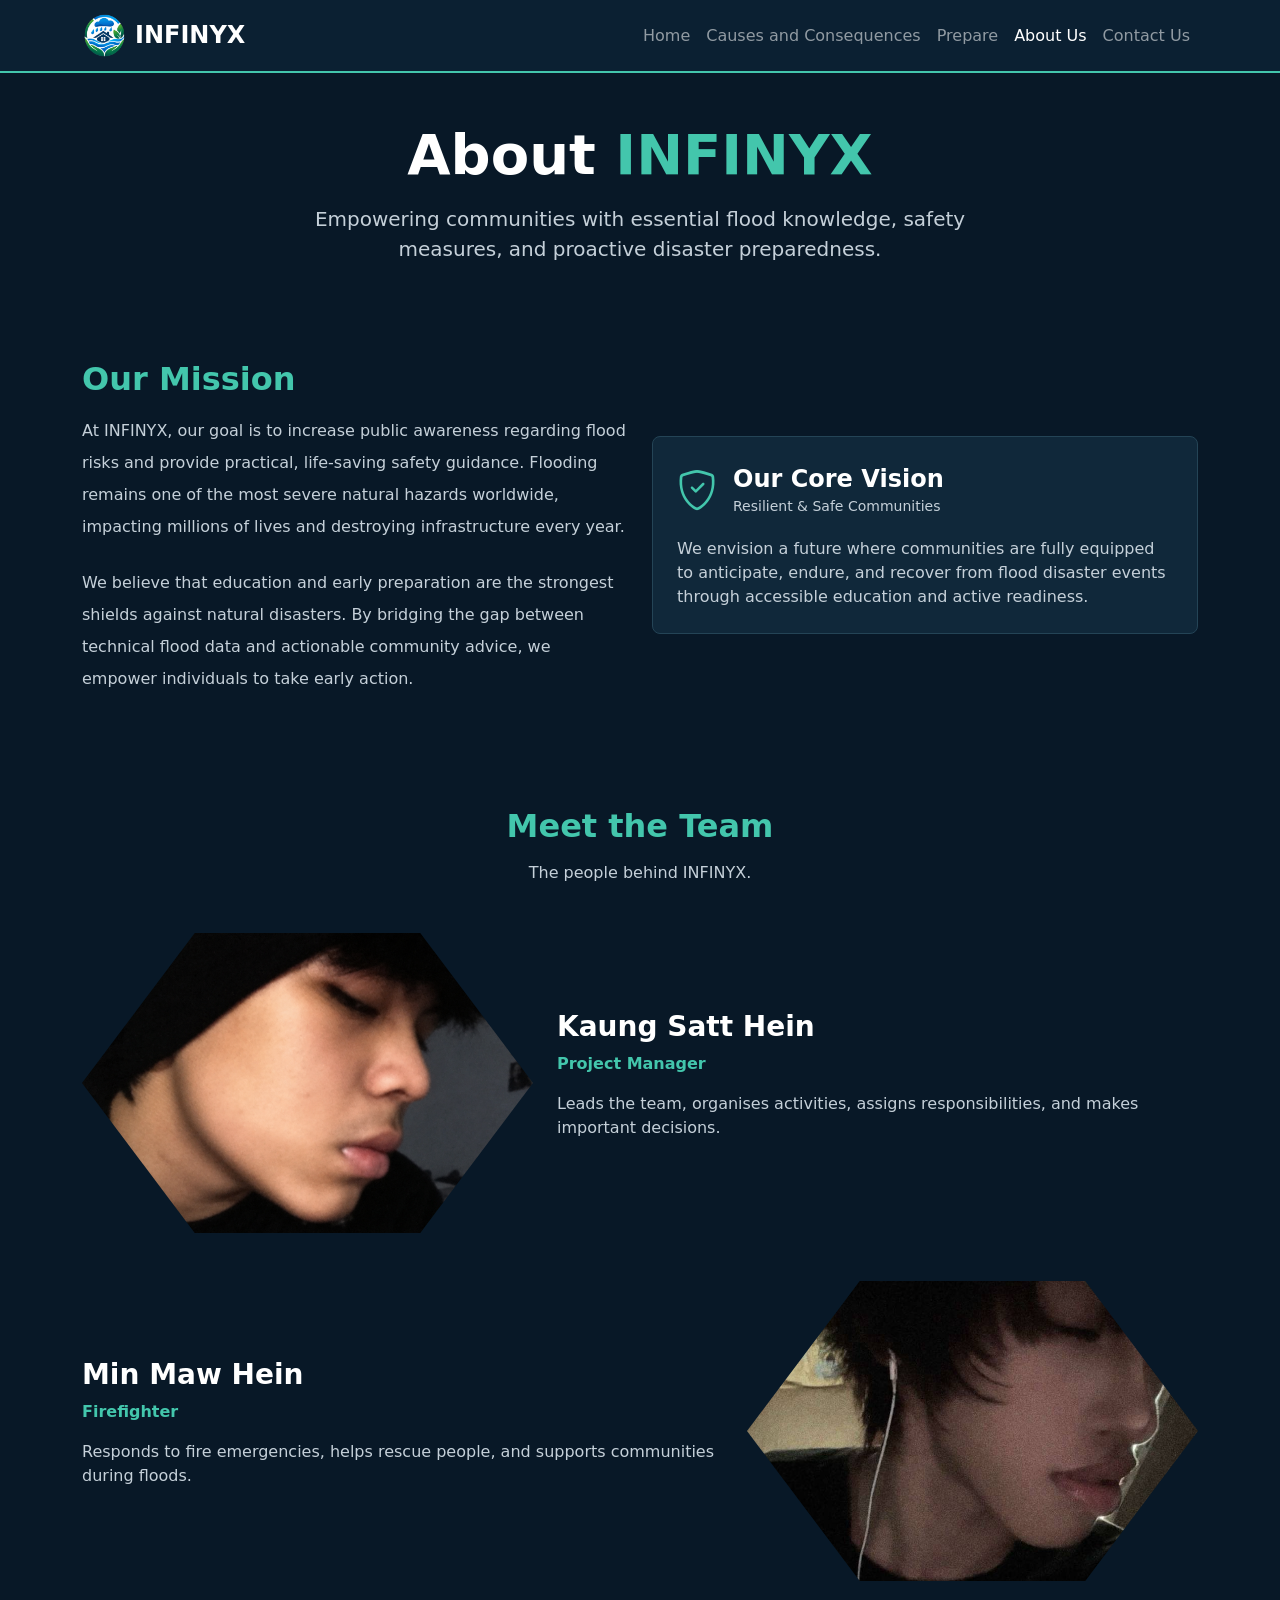
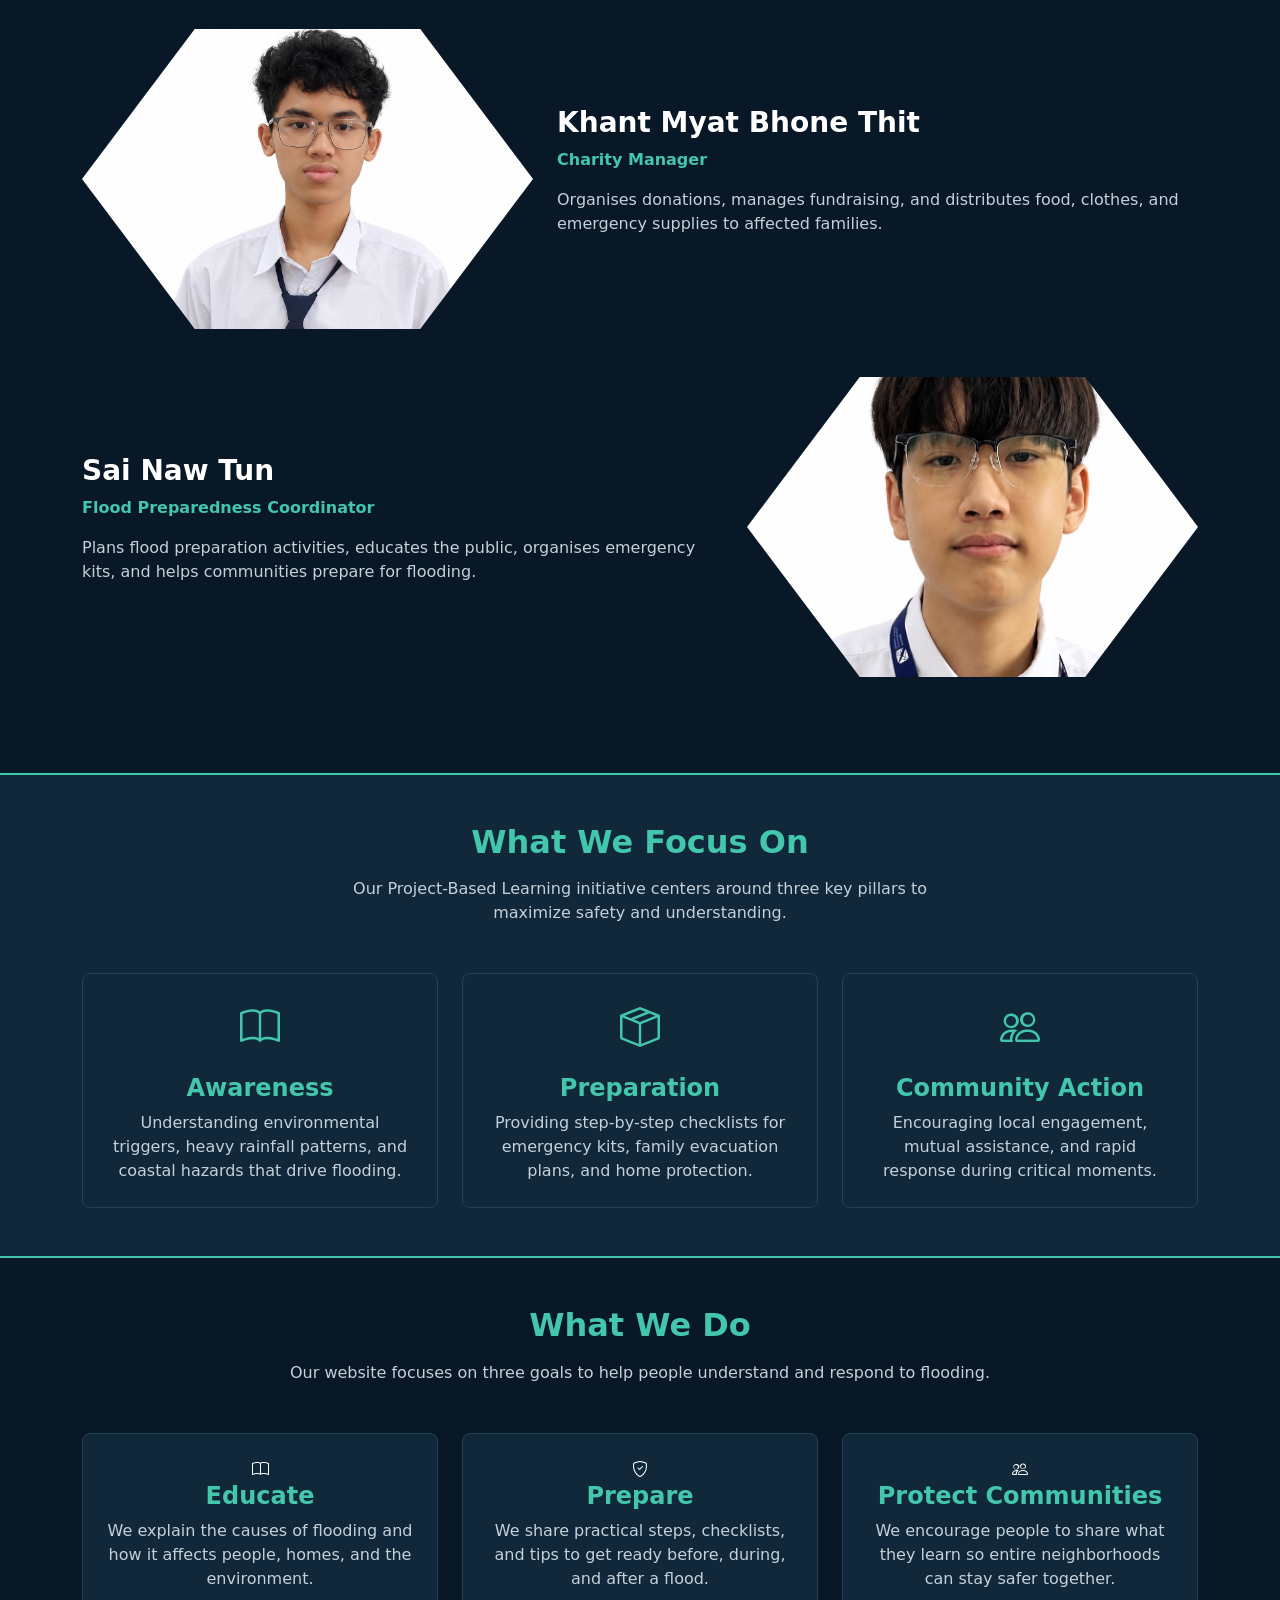
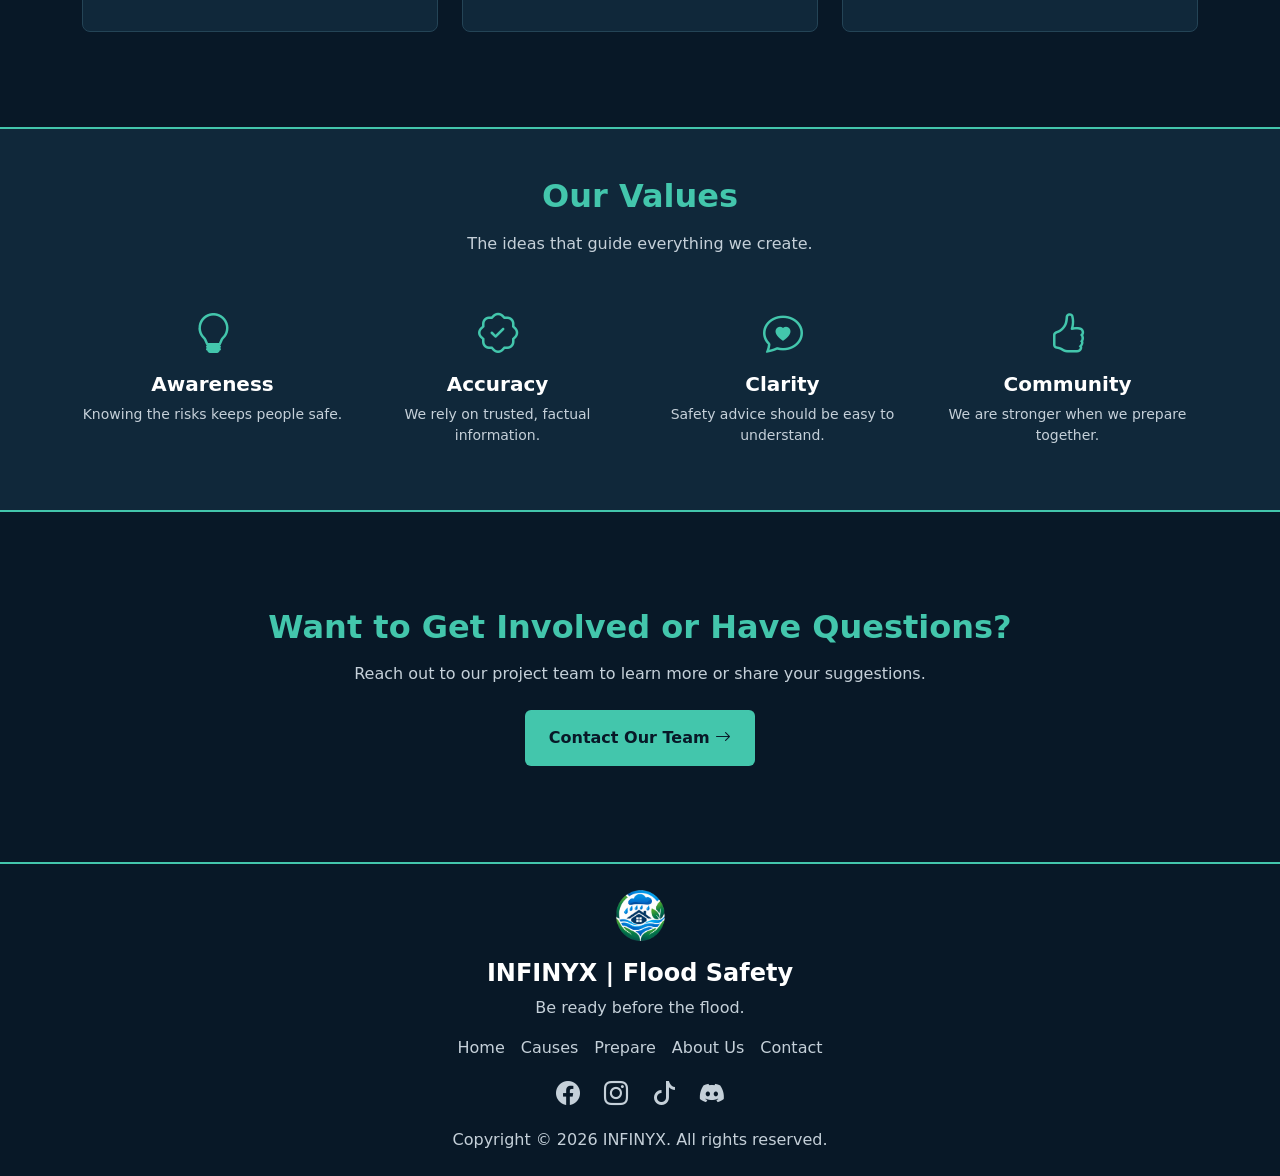
==== pages/About_Us.html @ 258eb91b "Add files via upload" ====
<!DOCTYPE html>
<html lang="en">
<head>
    <meta charset="UTF-8">
    <meta name="viewport" content="width=device-width, initial-scale=1.0">
    <title>INFINYX | About Us</title>

    <link href="https://cdn.jsdelivr.net/npm/bootstrap@5.3.8/dist/css/bootstrap.min.css" rel="stylesheet">
    <link rel="stylesheet" href="https://cdn.jsdelivr.net/npm/bootstrap-icons@1.11.3/font/bootstrap-icons.min.css">
    <link rel="stylesheet" href="https://unpkg.com/aos@2.3.1/dist/aos.css">
    <link rel="icon" type="image/png" href="../media/logo.png">
    <link rel="stylesheet" href="../style/style.css">
</head>

<body id="hiimbody">

<!-- Navbar -->
<nav class="navbar navbar-expand-lg navbar-dark sticky-top" id="navnav">
    <div class="container">
        <a class="navbar-brand fw-bold fs-4" href="../index.html">
            <img src="../media/logo.png" alt="INFINYX logo" width="45" height="45" class="me-2">INFINYX
        </a>

        <button class="navbar-toggler" type="button" data-bs-toggle="collapse" data-bs-target="#navbarContent">
            <span class="navbar-toggler-icon"></span>
        </button>

        <div class="collapse navbar-collapse" id="navbarContent">
            <ul class="navbar-nav ms-auto">
                <li class="nav-item"><a class="nav-link" href="../index.html">Home</a></li>
                <li class="nav-item"><a class="nav-link" href="Causes_and_Consequences.html">Causes and Consequences</a></li>
                <li class="nav-item"><a class="nav-link" href="Prepare.html">Prepare</a></li>
                <li class="nav-item"><a class="nav-link active" href="About_Us.html">About Us</a></li>
                <li class="nav-item"><a class="nav-link" href="Contact_Us.html">Contact Us</a></li>
            </ul>
        </div>
    </div>
</nav>

<!-- Page Header Banner -->
<div class="banner d-flex align-items-center text-center py-5">
    <div class="container">
        <h1 class="display-4 fw-bold mb-3" data-aos="fade-up">About <span>INFINYX</span></h1>
        <p class="fs-5 mx-auto banner-desc mb-0" data-aos="fade-up" data-aos-delay="150">
            Empowering communities with essential flood knowledge, safety measures, and proactive disaster preparedness.
        </p>
    </div>
</div>

<!-- Mission & Vision Section -->
<section class="container py-5">
    <div class="row align-items-center g-4">
        <div class="col-lg-6" data-aos="fade-right">
            <h2 class="section-title fw-bold mb-3">Our Mission</h2>
            <p class="section-text lh-lg mb-4">
                At INFINYX, our goal is to increase public awareness regarding flood risks and provide practical, life-saving safety guidance. Flooding remains one of the most severe natural hazards worldwide, impacting millions of lives and destroying infrastructure every year.
            </p>
            <p class="section-text lh-lg">
                We believe that education and early preparation are the strongest shields against natural disasters. By bridging the gap between technical flood data and actionable community advice, we empower individuals to take early action.
            </p>
        </div>

        <div class="col-lg-6" data-aos="fade-left">
            <div class="feature-card rounded-3 p-4">
                <div class="d-flex align-items-center mb-3">
                    <i class="bi bi-shield-check fs-1 link-green me-3"></i>
                    <div>
                        <h4 class="fw-bold mb-0">Our Core Vision</h4>
                        <small class="section-text">Resilient & Safe Communities</small>
                    </div>
                </div>
                <p class="section-text mb-0">
                    We envision a future where communities are fully equipped to anticipate, endure, and recover from flood disaster events through accessible education and active readiness.
                </p>
            </div>
        </div>
    </div>
</section>

<!-- Meet the Team -->
<section class="container py-5" id="our-team">
    <div class="text-center mb-5" data-aos="fade-up">
        <h2 class="section-title fw-bold mb-3">Meet the Team</h2>
        <p class="section-text">The people behind INFINYX.</p>
    </div>

    <!-- Member 1 -->
    <div class="row align-items-center g-4 mb-5" data-aos="fade-right">
        <div class="col-md-5">
            <img src="../media/Fred.png" class="img-fluid rounded-3 shadow" id="member" alt="Kaung Satt Hein">
        </div>
        <div class="col-md-7">
            <h3 class="fw-bold">Kaung Satt Hein</h3>
            <p class="section-title fw-bold">Project Manager</p>
            <p class="section-text">
                Leads the team, organises activities, assigns responsibilities, and makes important decisions.
            </p>
        </div>
    </div>

    <!-- Member 2 -->
    <div class="row align-items-center g-4 mb-5" data-aos="fade-left">
        <div class="col-md-5 order-md-2">
            <img src="../media/vilius.jpg" class="img-fluid rounded-3 shadow" id="member" alt="Min Maw Hein">
        </div>
        <div class="col-md-7 order-md-1">
            <h3 class="fw-bold">Min Maw Hein</h3>
            <p class="section-title fw-bold">Firefighter</p>
            <p class="section-text">
                Responds to fire emergencies, helps rescue people, and supports communities during floods.
            </p>
        </div>
    </div>

    <!-- Member 3 -->
    <div class="row align-items-center g-4 mb-5" data-aos="fade-right">
        <div class="col-md-5">
            <img src="../media/kris.png" class="img-fluid rounded-3 shadow" id="member" alt="Khant Myat Bhone Thit">
        </div>
        <div class="col-md-7">
            <h3 class="fw-bold">Khant Myat Bhone Thit</h3>
            <p class="section-title fw-bold">Charity Manager</p>
            <p class="section-text">
                Organises donations, manages fundraising, and distributes food, clothes, and emergency supplies to affected families.
            </p>
        </div>
    </div>

    <!-- Member 4 -->
    <div class="row align-items-center g-4 mb-5" data-aos="fade-left">
        <div class="col-md-5 order-md-2">
            <img src="../media/liam.jpg" class="img-fluid rounded-3 shadow" id="member" alt="Sai Naw Tun">
        </div>
        <div class="col-md-7 order-md-1">
            <h3 class="fw-bold">Sai Naw Tun</h3>
            <p class="section-title fw-bold">Flood Preparedness Coordinator</p>
            <p class="section-text">
                Plans flood preparation activities, educates the public, organises emergency kits, and helps communities prepare for flooding.
            </p>
        </div>
    </div>
</section>

<!-- Core Pillars Section -->
<section class="ready-section py-5">
    <div class="container">
        <div class="text-center mb-5" data-aos="fade-up">
            <h2 class="section-title fw-bold mb-3">What We Focus On</h2>
            <p class="section-text mx-auto" style="max-width: 650px;">
                Our Project-Based Learning initiative centers around three key pillars to maximize safety and understanding.
            </p>
        </div>

        <div class="row g-4">
            <!-- Awareness -->
            <div class="col-md-4" data-aos="zoom-in" data-aos-delay="100">
                <a href="Causes_and_Consequences.html" class="text-decoration-none">
                    <div class="feature-card rounded-3 p-4 text-center h-100">
                        <i class="bi bi-book fs-1 link-green mb-3 d-inline-block"></i>
                        <h4 class="fw-bold section-title mb-2">Awareness</h4>
                        <p class="section-text mb-0">
                            Understanding environmental triggers, heavy rainfall patterns, and coastal hazards that drive flooding.
                        </p>
                    </div>
                </a>
            </div>

            <!-- Preparation -->
            <div class="col-md-4" data-aos="zoom-in" data-aos-delay="200">
                <a href="Prepare.html" class="text-decoration-none">
                    <div class="feature-card rounded-3 p-4 text-center h-100">
                        <i class="bi bi-box-seam fs-1 link-green mb-3 d-inline-block"></i>
                        <h4 class="fw-bold section-title mb-2">Preparation</h4>
                        <p class="section-text mb-0">
                            Providing step-by-step checklists for emergency kits, family evacuation plans, and home protection.
                        </p>
                    </div>
                </a>
            </div>

            <!-- Community Action -->
            <div class="col-md-4" data-aos="zoom-in" data-aos-delay="300">
                <a href="About_Us.html" class="text-decoration-none">
                    <div class="feature-card rounded-3 p-4 text-center h-100">
                        <i class="bi bi-people fs-1 link-green mb-3 d-inline-block"></i>
                        <h4 class="fw-bold section-title mb-2">Community Action</h4>
                        <p class="section-text mb-0">
                            Encouraging local engagement, mutual assistance, and rapid response during critical moments.
                        </p>
                    </div>
                </a>
            </div>
        </div>
    </div>
</section>

<!-- What We Do -->
<section class="container py-5">
    <div class="text-center mb-5" data-aos="fade-up">
        <h2 class="section-title fw-bold mb-3">What We Do</h2>
        <p class="section-text">Our website focuses on three goals to help people understand and respond to flooding.</p>
    </div>

    <div class="row g-4">
        <div class="col-md-4" data-aos="flip-up">
            <div class="feature-card rounded-3 p-4 h-100 text-center">
                <div class="icon-circle"><i class="bi bi-book"></i></div>
                <h4 class="section-title fw-bold">Educate</h4>
                <p class="section-text">We explain the causes of flooding and how it affects people, homes, and the environment.</p>
            </div>
        </div>

        <div class="col-md-4" data-aos="flip-up" data-aos-delay="150">
            <div class="feature-card rounded-3 p-4 h-100 text-center">
                <div class="icon-circle"><i class="bi bi-shield-check"></i></div>
                <h4 class="section-title fw-bold">Prepare</h4>
                <p class="section-text">We share practical steps, checklists, and tips to get ready before, during, and after a flood.</p>
            </div>
        </div>

        <div class="col-md-4" data-aos="flip-up" data-aos-delay="300">
            <div class="feature-card rounded-3 p-4 h-100 text-center">
                <div class="icon-circle"><i class="bi bi-people"></i></div>
                <h4 class="section-title fw-bold">Protect Communities</h4>
                <p class="section-text">We encourage people to share what they learn so entire neighborhoods can stay safer together.</p>
            </div>
        </div>
    </div>
</section>

<!-- Our Values -->
<section class="ready-section py-5 my-5">
    <div class="container">
        <div class="text-center mb-5" data-aos="fade-up">
            <h2 class="section-title fw-bold mb-3">Our Values</h2>
            <p class="section-text">The ideas that guide everything we create.</p>
        </div>

        <div class="row g-4 text-center">
            <div class="col-6 col-md-3" data-aos="zoom-in">
                <i class="bi bi-lightbulb section-title fs-1"></i>
                <h5 class="fw-bold mt-2">Awareness</h5>
                <p class="section-text small">Knowing the risks keeps people safe.</p>
            </div>

            <div class="col-6 col-md-3" data-aos="zoom-in" data-aos-delay="100">
                <i class="bi bi-patch-check section-title fs-1"></i>
                <h5 class="fw-bold mt-2">Accuracy</h5>
                <p class="section-text small">We rely on trusted, factual information.</p>
            </div>

            <div class="col-6 col-md-3" data-aos="zoom-in" data-aos-delay="200">
                <i class="bi bi-chat-heart section-title fs-1"></i>
                <h5 class="fw-bold mt-2">Clarity</h5>
                <p class="section-text small">Safety advice should be easy to understand.</p>
            </div>

            <div class="col-6 col-md-3" data-aos="zoom-in" data-aos-delay="300">
                <i class="bi bi-hand-thumbs-up section-title fs-1"></i>
                <h5 class="fw-bold mt-2">Community</h5>
                <p class="section-text small">We are stronger when we prepare together.</p>
            </div>
        </div>
    </div>
</section>

<!-- CTA Section -->
<section class="container py-5 text-center" data-aos="fade-up">
    <h2 class="section-title fw-bold mb-3">Want to Get Involved or Have Questions?</h2>
    <p class="section-text mb-4">Reach out to our project team to learn more or share your suggestions.</p>
    <a href="Contact_Us.html" class="main-btn btn fw-bold px-4 py-3 border-0">
        Contact Our Team <i class="bi bi-arrow-right"></i>
    </a>
</section>

<!-- Footer -->
<footer class="py-4 mt-5">
    <div class="container text-center">
        <img src="../media/logo.png" alt="INFINYX logo" width="55" height="55" class="mb-3">
        <h4 class="fw-bold">INFINYX | Flood Safety</h4>
        <p class="section-text">Be ready before the flood.</p>

        <div class="d-flex flex-wrap justify-content-center gap-3 my-3">
            <a href="../index.html">Home</a>
            <a href="Causes_and_Consequences.html">Causes</a>
            <a href="Prepare.html">Prepare</a>
            <a href="About_Us.html">About Us</a>
            <a href="Contact_Us.html">Contact</a>
        </div>

        <div class="d-flex justify-content-center gap-4 my-3">
            <a href="#"><i class="bi bi-facebook fs-4"></i></a>
            <a href="#"><i class="bi bi-instagram fs-4"></i></a>
            <a href="#"><i class="bi bi-tiktok fs-4"></i></a>
            <a href="#"><i class="bi bi-discord fs-4"></i></a>
        </div>
        <p class="section-text mb-0">Copyright © 2026 INFINYX. All rights reserved.</p>
    </div>
</footer>
<!-- Scripts -->
<script src="https://cdn.jsdelivr.net/npm/bootstrap@5.3.8/dist/js/bootstrap.bundle.min.js"></script>
<script src="https://unpkg.com/aos@2.3.1/dist/aos.js"></script>

<script>
    AOS.init({
        duration: 800,
        once: true
    });
</script>

</body>
</html>
---- style/style.css ----
body { 
    background-color: #081827; 
    color: white; 
}

#navnav {
    background-color: #0b2032; 
    border-bottom: 2px solid #43c6ac; 
}

.navbar-brand:hover {
    color: #43c6ac; 
}

#banner {
    background: linear-gradient(rgba(5,20,35,0.65), rgba(5,20,35,0.8)), url("/Flood_PBL/media/Flooded\ Neighborhood\ Street\ with\ Silver\ Van.png") center; 
}
#runnin {
    width: 100%;
    height: 310px;
    object-fit: contain;
    background-color: #ffffff;
}

.banner span, .section-title {
    color: #43c6ac; 
}

.banner p, .section-text {
    color: #c5d0d9; 
}

.banner-desc {
    max-width: 700px;
}

.main-btn {
    background-color: #43c6ac; 
    color: #081827; 
    transition: 0.3s; 
}
    
.main-btn:hover {
    background-color: white; 
    color: #081827; 
    transform: translateY(-3px); 
}

.feature-card {
    background-color: #10283a; 
    border: 1px solid #244456; 
    transition: 0.3s; 
}

.feature-card:hover {
    transform: translateY(-5px); 
    border-color: #43c6ac;
}

.section-img {
    width: 100%;
    height: 275px;
    object-fit: cover;
    display: block;
}

#member {
    clip-path: polygon(25% 0%, 75% 0%, 100% 50%, 75% 100%, 25% 100%, 0% 50%);
    width: 100%;
    height: 300px;
    object-fit: cover;
}

.feature-card {
    height: 100%;
}

.feature-card .section-text {
    flex-grow: 0;
}

#hihi {
    height: 350px;
    object-fit: cover;
}

.ready-section {
    background-color: #10283a; 
    border-top: 2px solid #43c6ac; 
    border-bottom: 2px solid #43c6ac; 
}

.link-green {
    color: #43c6ac;
}

footer {
    border-top: 2px solid #43c6ac;
}

footer a {
    color: #c5d0d9; 
    text-decoration: none; 
}

footer a:hover {
    color: #43c6ac; 
}

@media (max-width: 767px) {
    .banner { min-height: 420px; } 
}
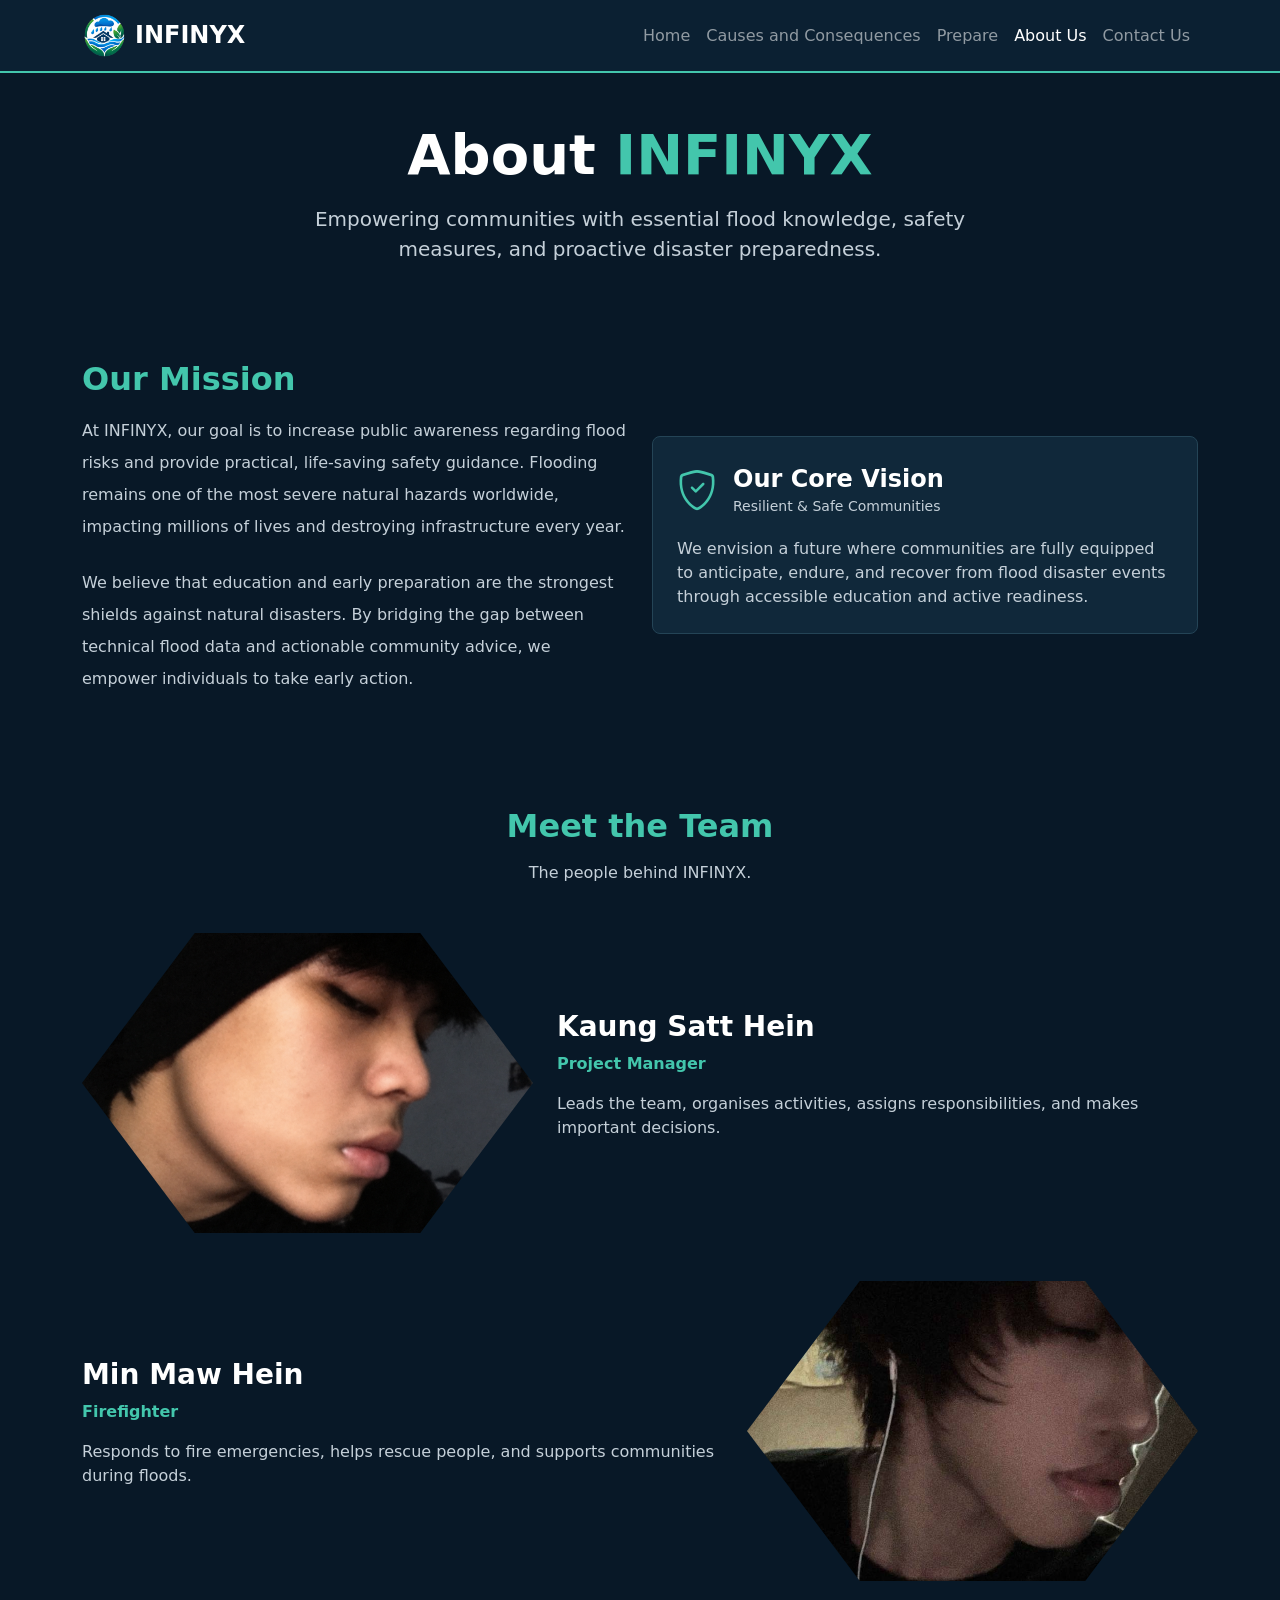
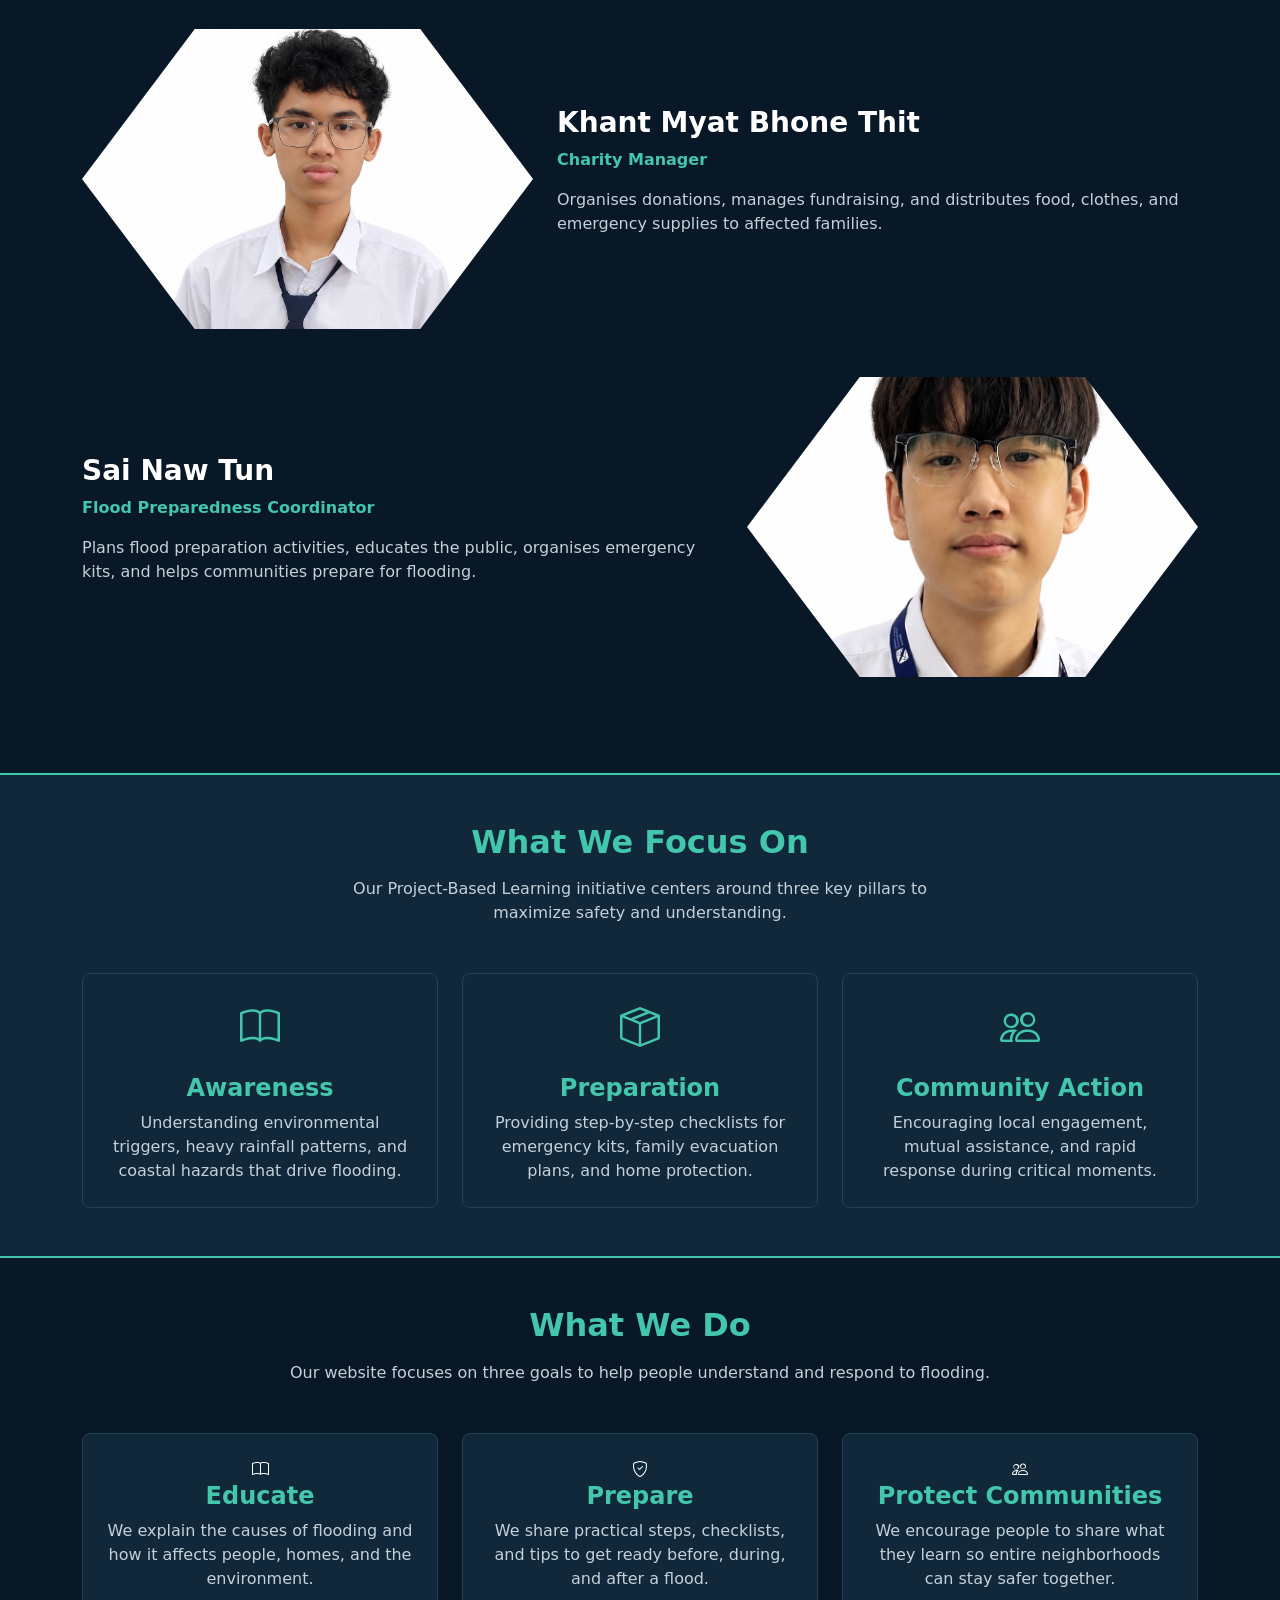
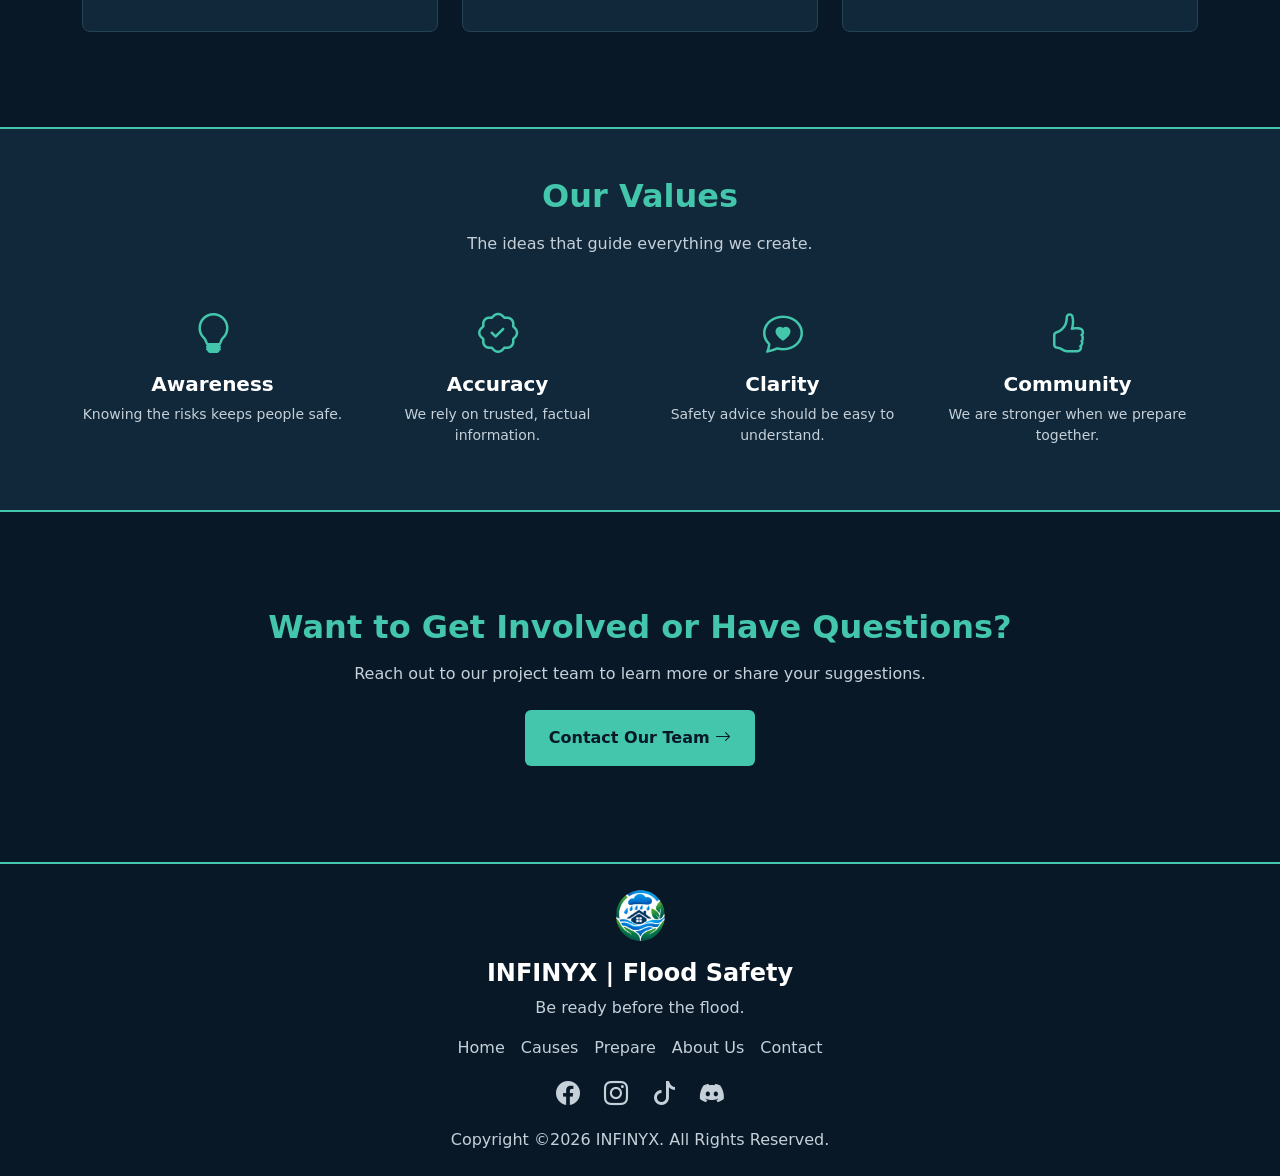
==== commit 6aaeec5f: "Restore About Us page HTML structure" ====
--- a/pages/About_Us.html
+++ b/pages/About_Us.html
@@ -295,7 +295,7 @@
             <a href="#"><i class="bi bi-tiktok fs-4"></i></a>
             <a href="#"><i class="bi bi-discord fs-4"></i></a>
         </div>
-        <p class="section-text mb-0">Copyright © 2026 INFINYX. All rights reserved.</p>
+        <p class="section-text mb-0">Copyright ©2026 INFINYX. All Rights Reserved.</p>
     </div>
 </footer>
 <!-- Scripts -->
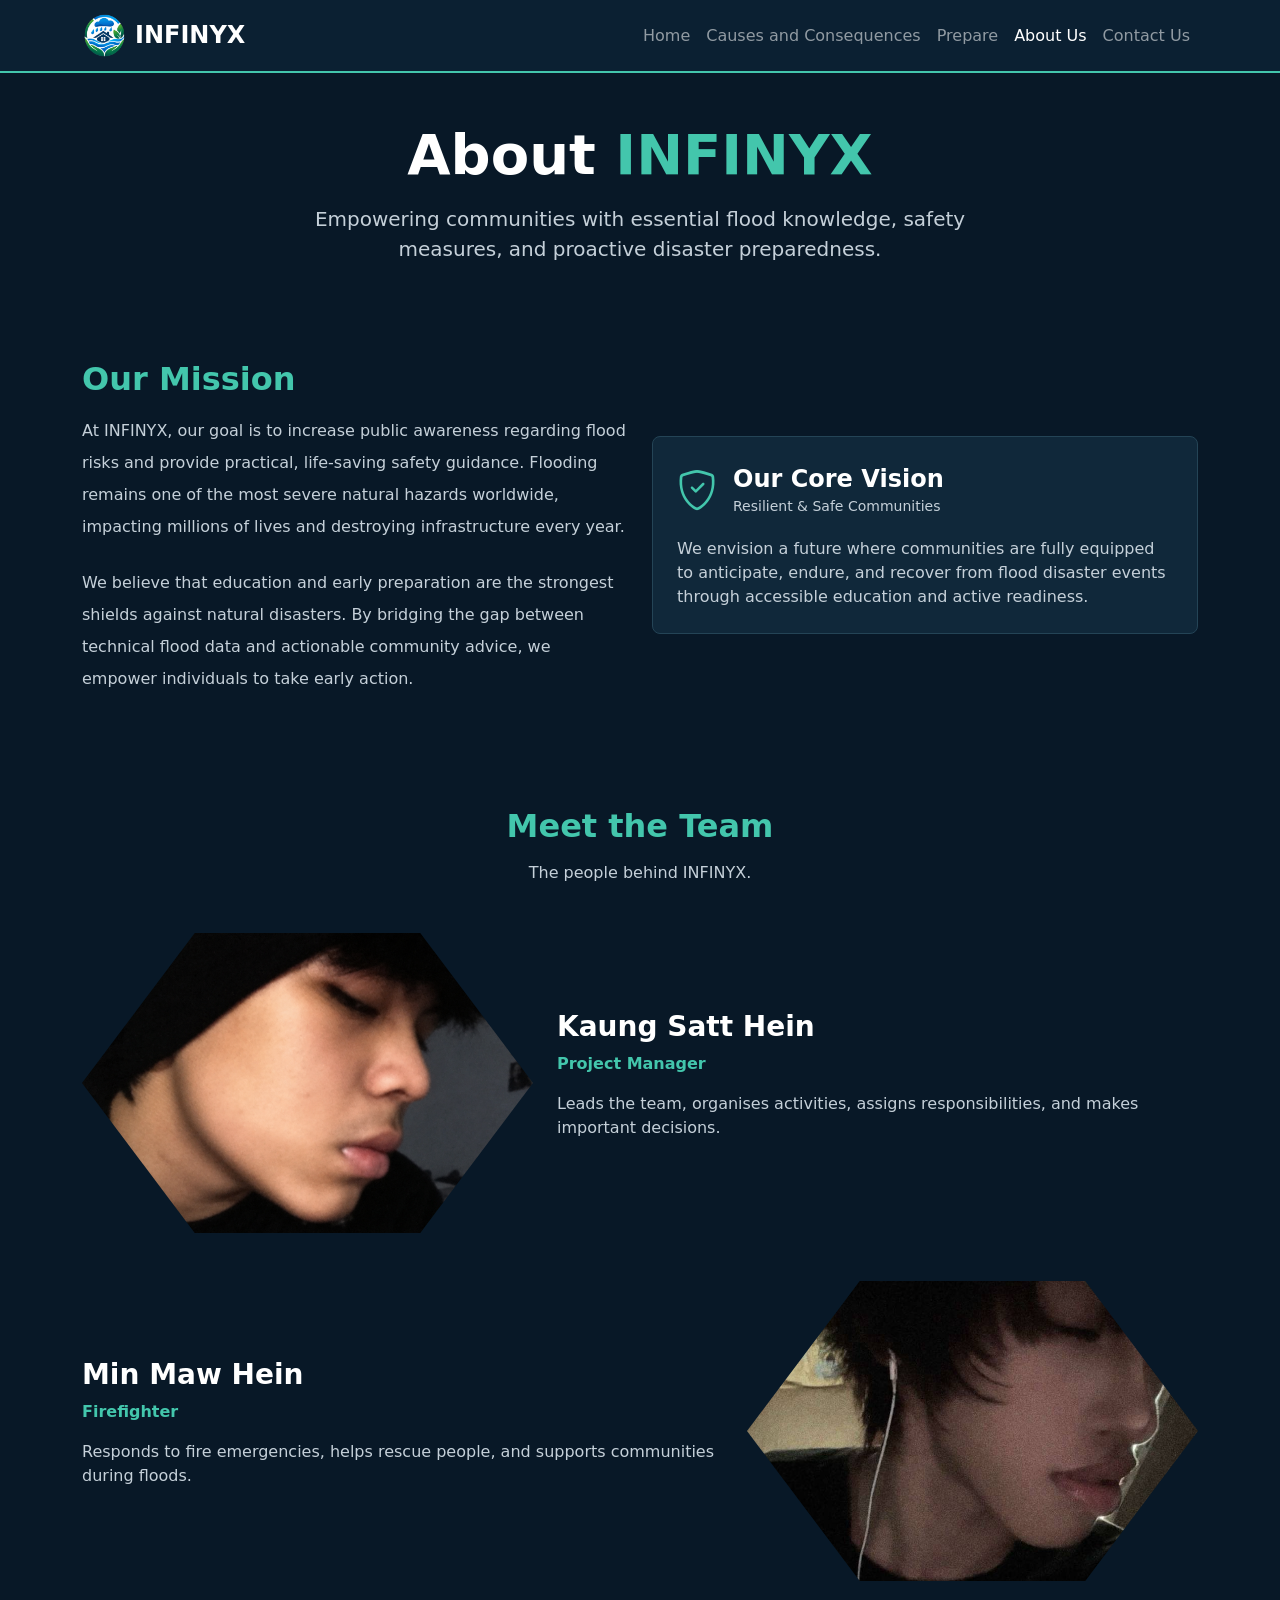
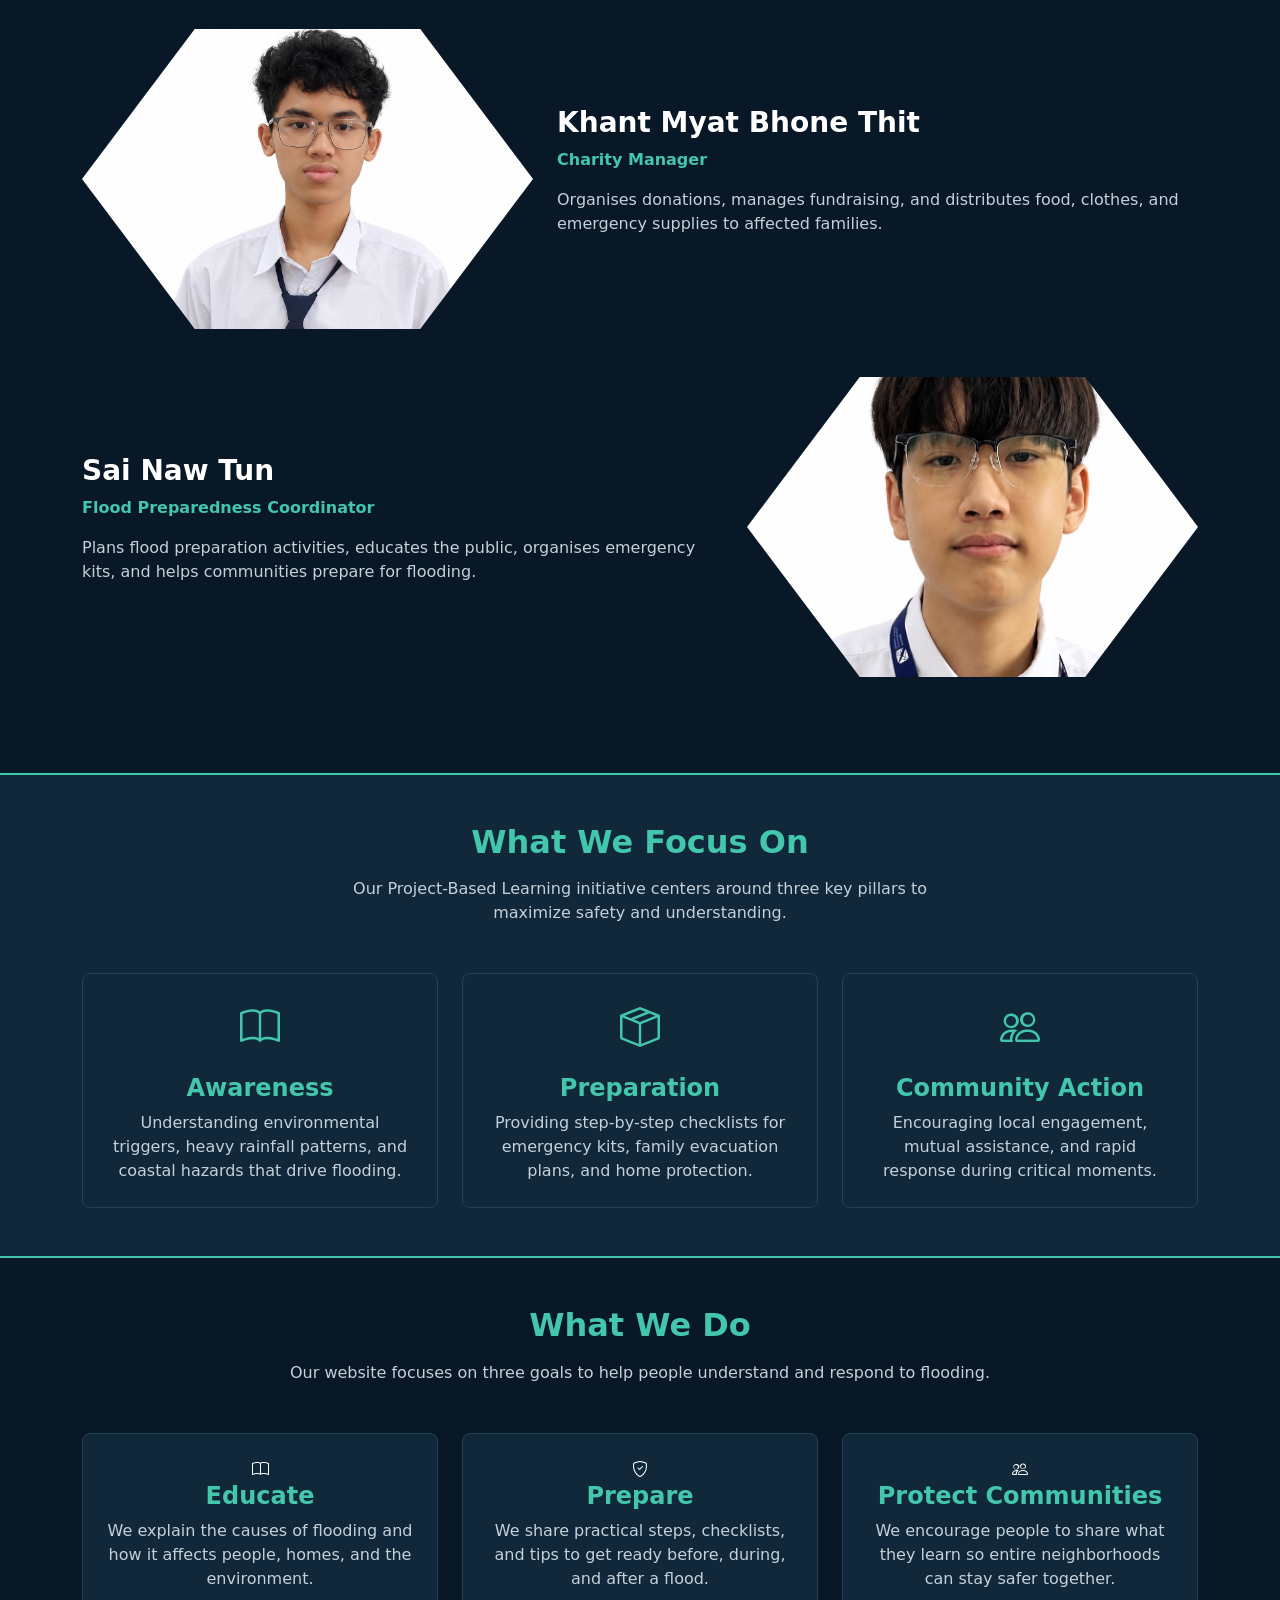
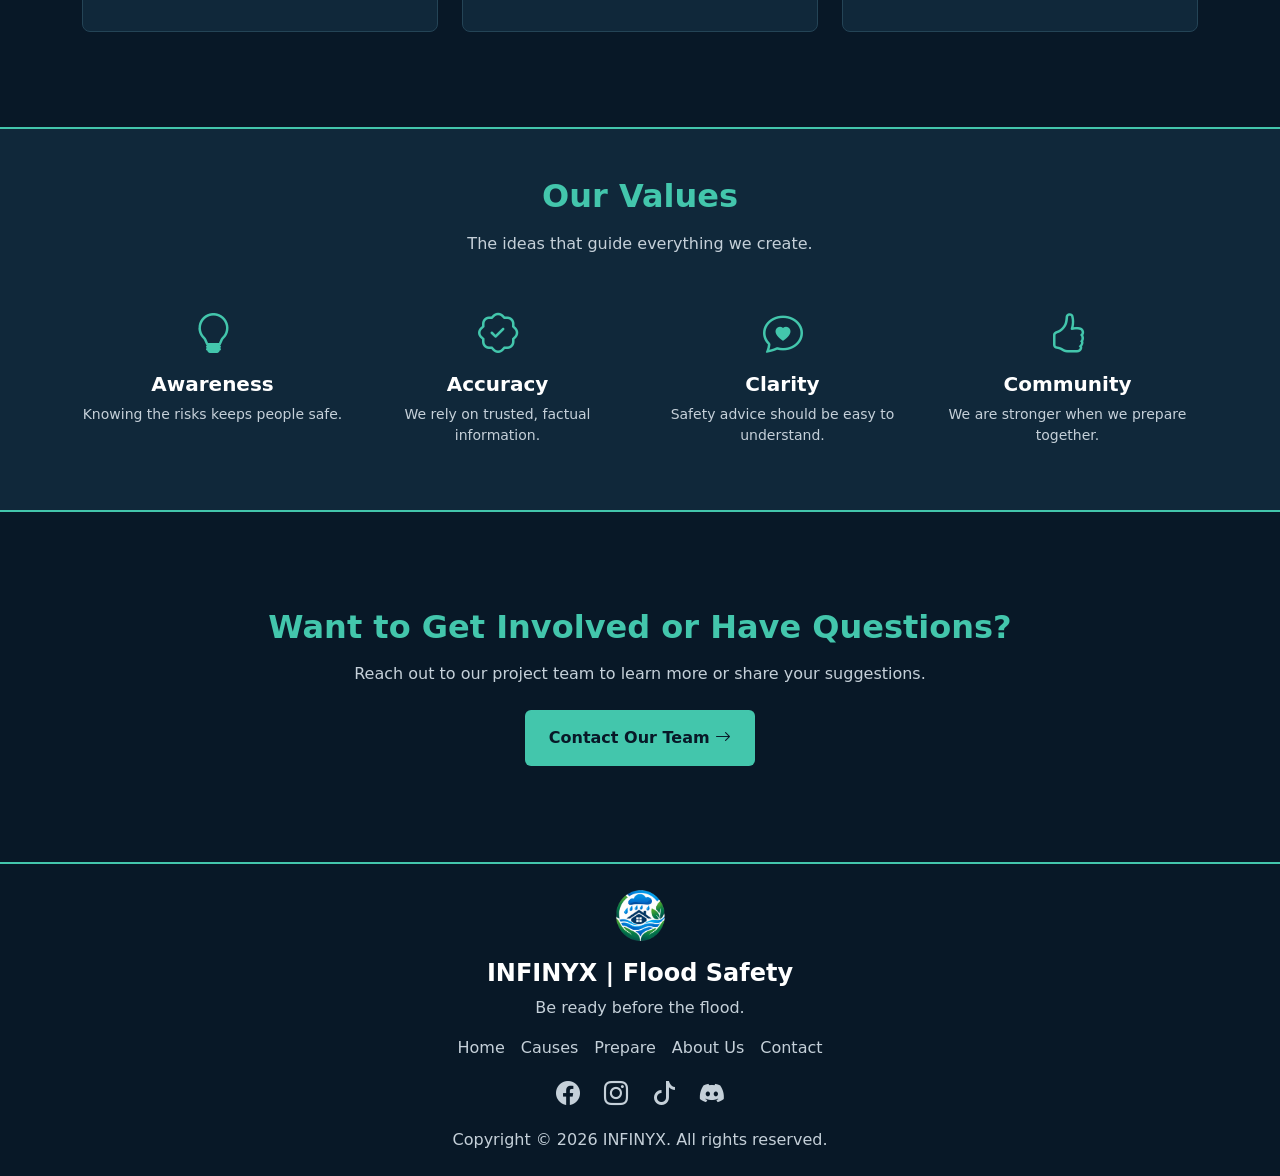
==== commit 4f517ddd: "Add files via upload" ====
--- a/pages/About_Us.html
+++ b/pages/About_Us.html
@@ -295,7 +295,7 @@
             <a href="#"><i class="bi bi-tiktok fs-4"></i></a>
             <a href="#"><i class="bi bi-discord fs-4"></i></a>
         </div>
-        <p class="section-text mb-0">Copyright ©2026 INFINYX. All Rights Reserved.</p>
+        <p class="section-text mb-0">Copyright © 2026 INFINYX. All rights reserved.</p>
     </div>
 </footer>
 <!-- Scripts -->
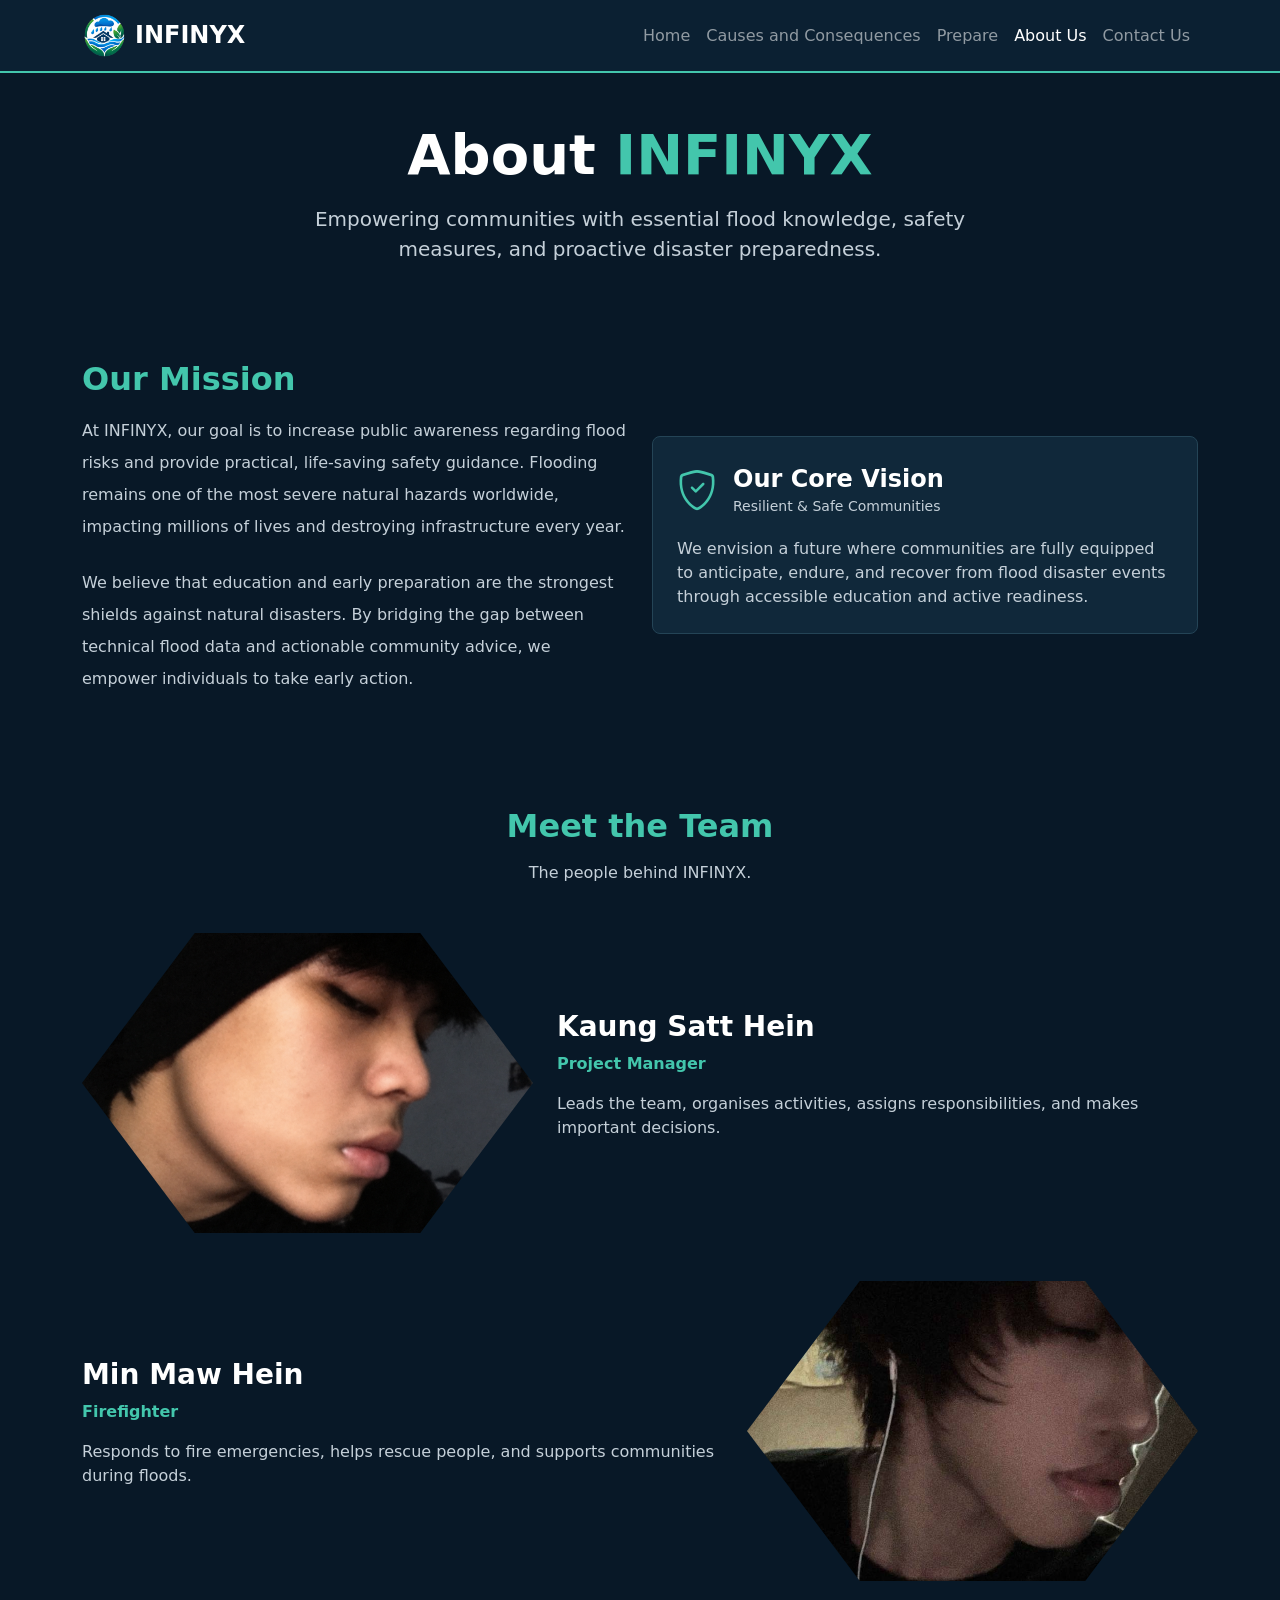
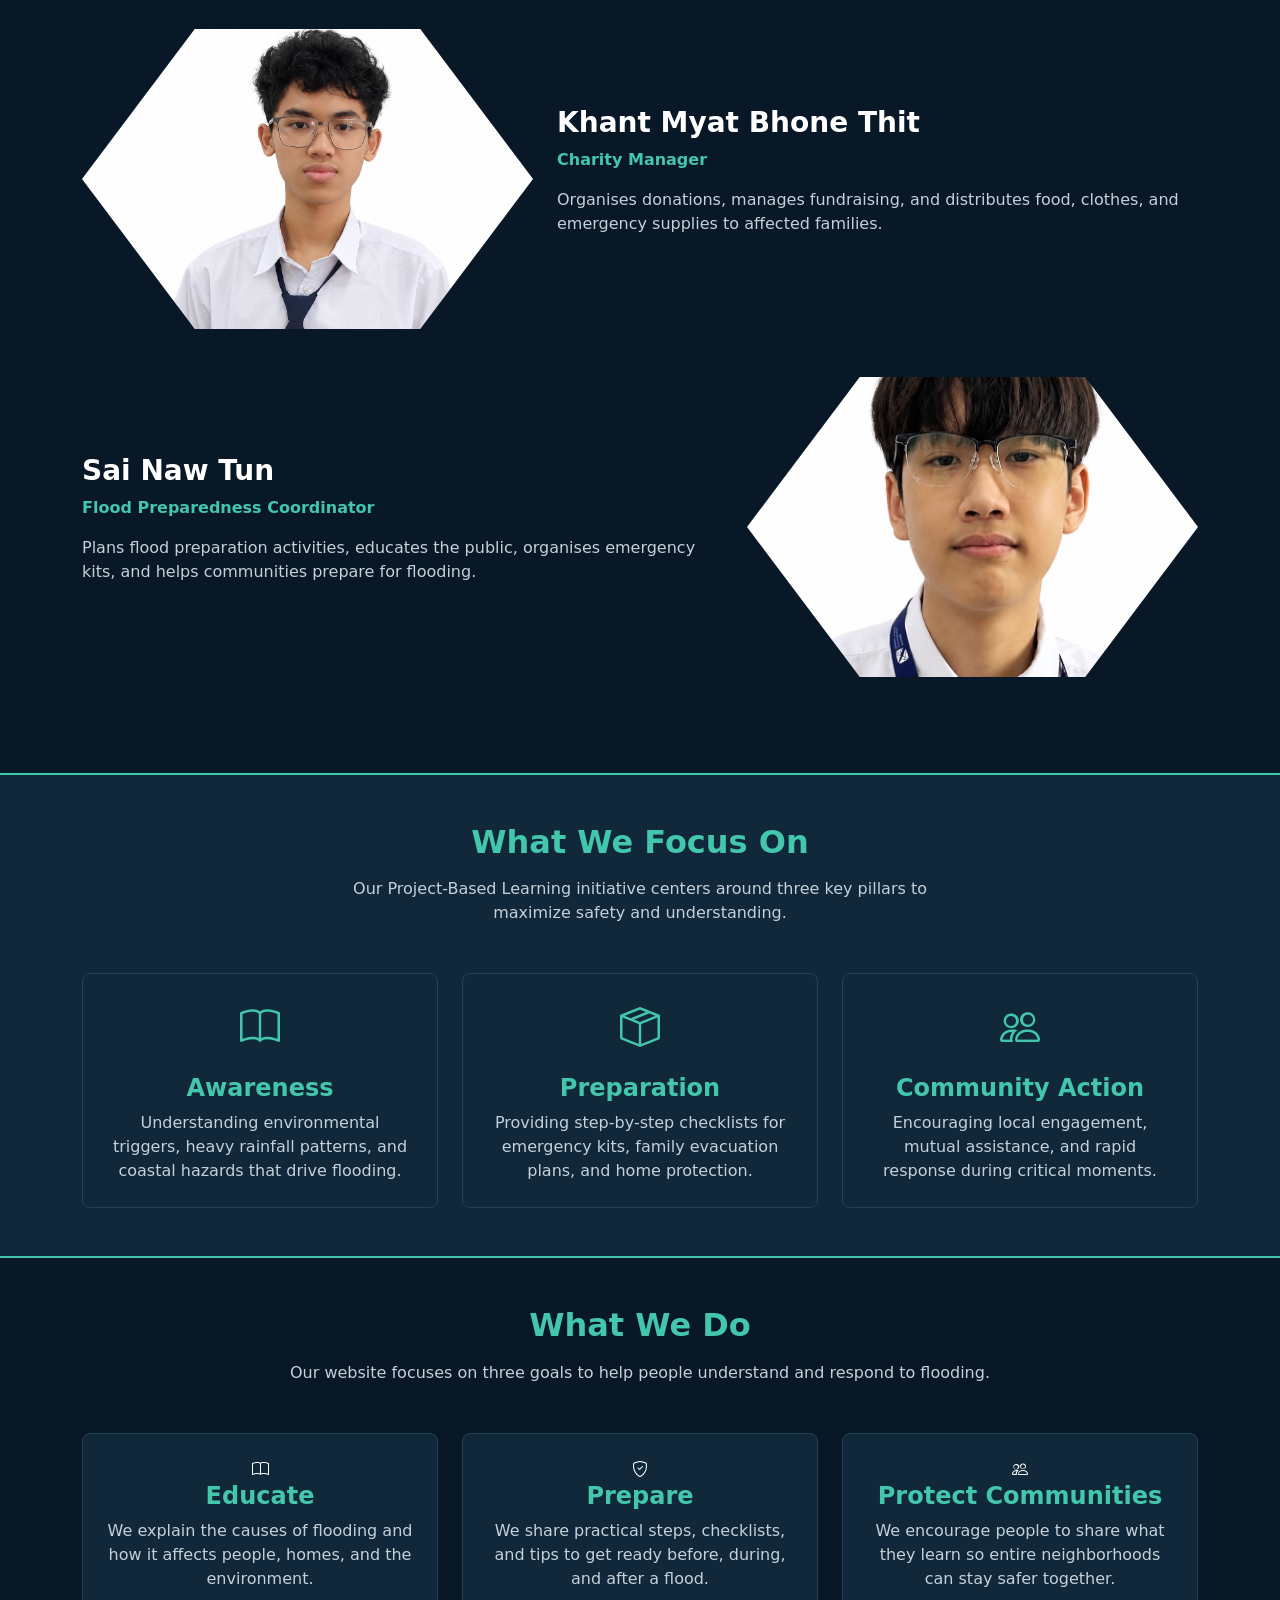
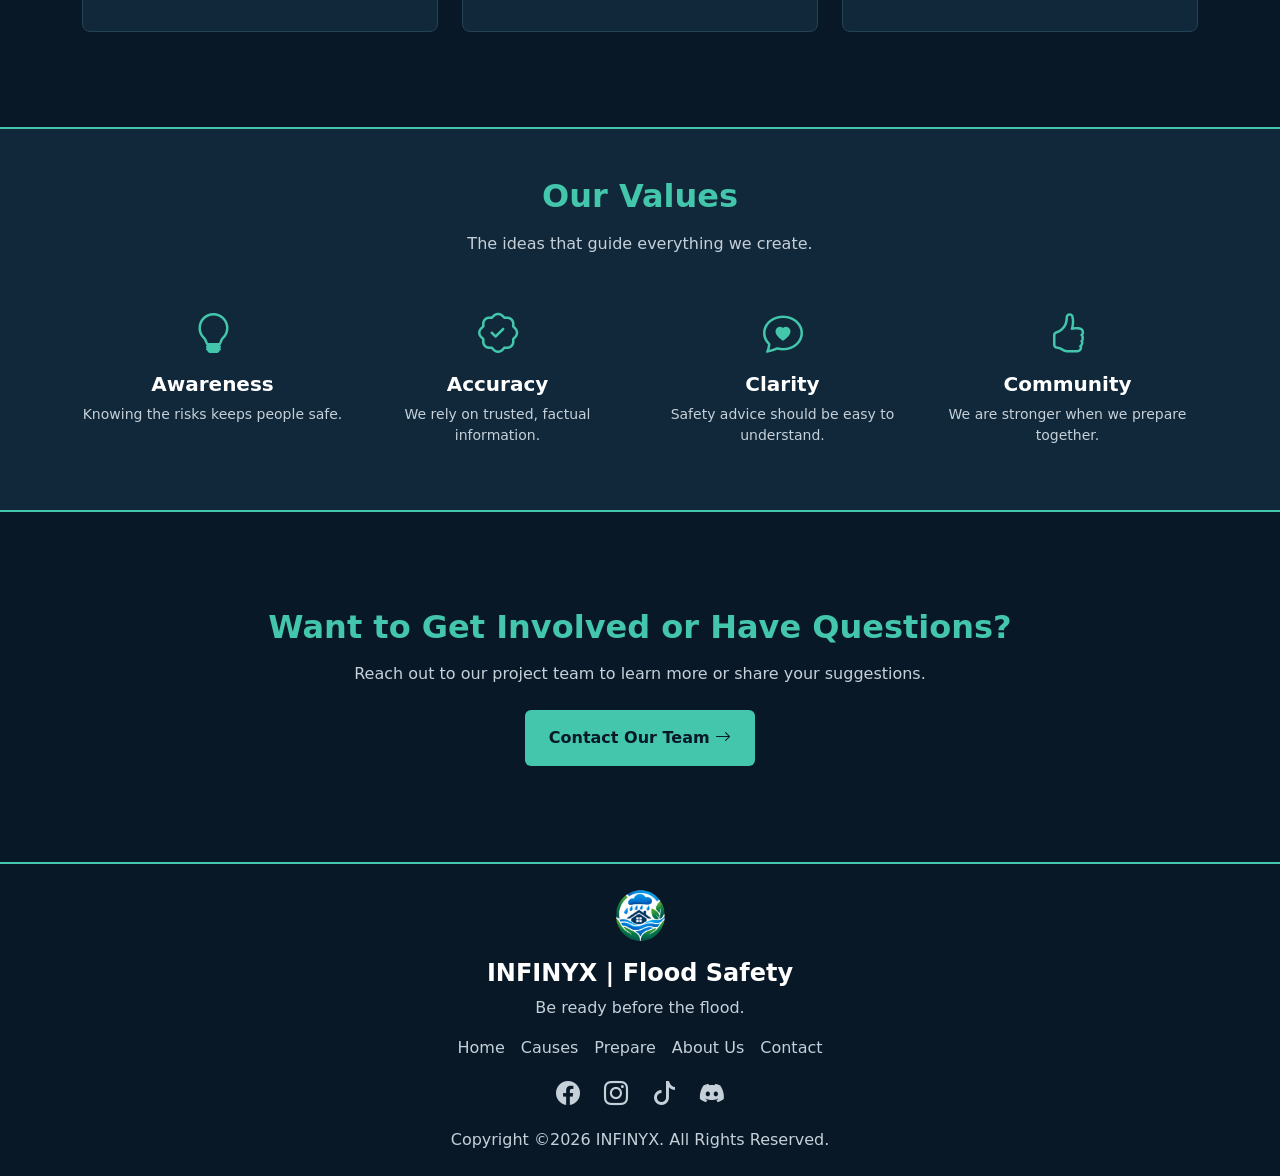
==== commit 1f2f8da8: "Add files via upload" ====
--- a/pages/About_Us.html
+++ b/pages/About_Us.html
@@ -295,7 +295,7 @@
             <a href="#"><i class="bi bi-tiktok fs-4"></i></a>
             <a href="#"><i class="bi bi-discord fs-4"></i></a>
         </div>
-        <p class="section-text mb-0">Copyright © 2026 INFINYX. All rights reserved.</p>
+        <p class="section-text mb-0">Copyright ©2026 INFINYX. All Rights Reserved.</p>
     </div>
 </footer>
 <!-- Scripts -->
